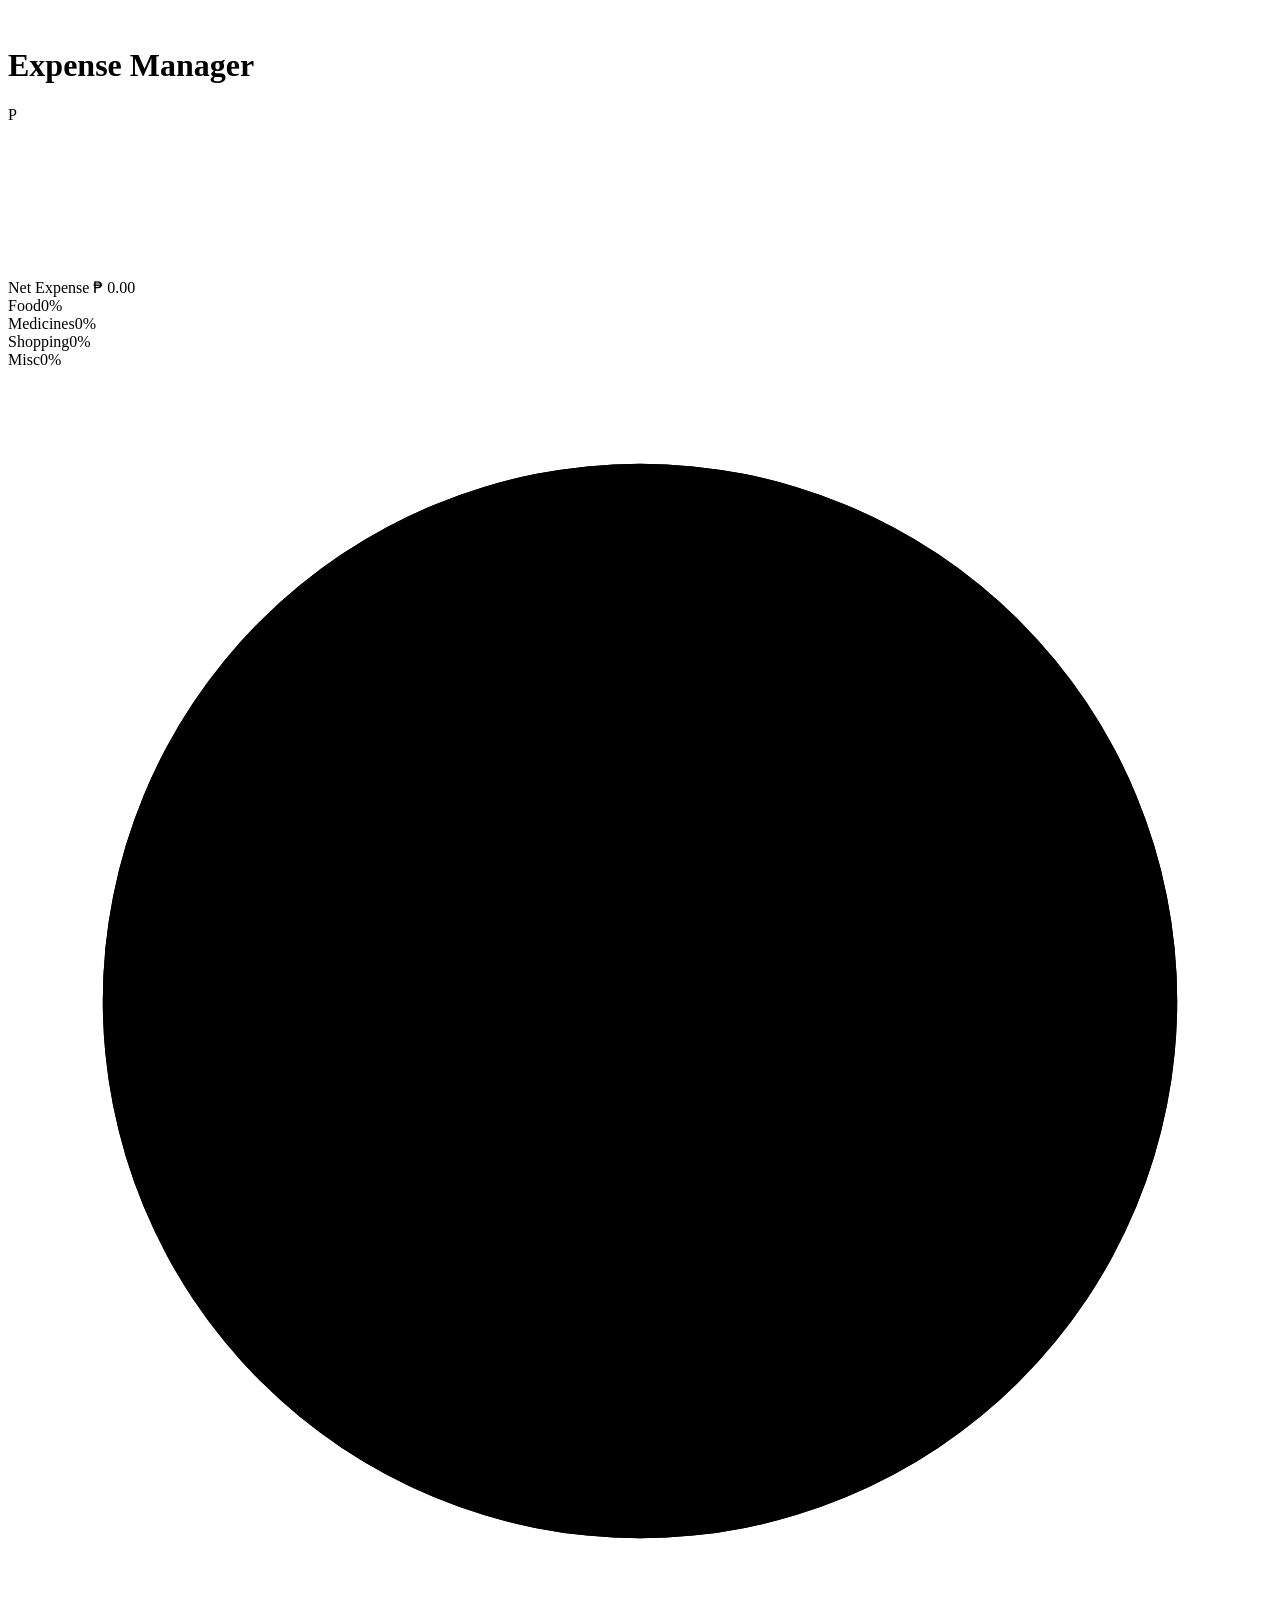
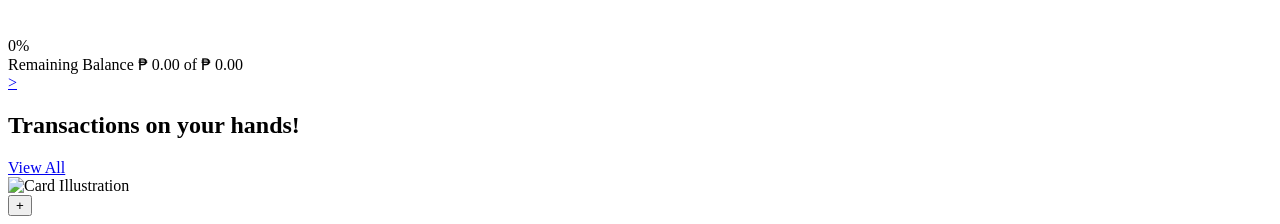
==== index.html @ 66303293 "Create index.html" ====
<!DOCTYPE html>
<html lang="en">
<head>
    <meta charset="UTF-8">
    <meta name="viewport" content="width=device-width, initial-scale=1.0">
    <title>Expense Manager</title>
    <link rel="stylesheet" href="style.css">
    <link href="https://fonts.googleapis.com/css2?family=Inter:wght@400;500;600;700&display=swap" rel="stylesheet">
    <script src="https://cdn.jsdelivr.net/npm/chart.js"></script>
</head>
<body>
    <div class="container" id="dashboard-page">
        <header class="header">
            <a href="#" class="back-arrow" style="visibility: hidden; opacity: 0;">&larr;</a>
            <h1>Expense Manager</h1>
            <div class="profile-icon">P</div>
        </header>

        <main class="main-content">
            <section class="card summary-card">
                <div class="chart-container">
                    <canvas id="expenseChart"></canvas>
                    <div class="net-expense-overlay">
                        <span class="label">Net Expense</span>
                        <span class="amount" id="netExpenseValue">₱ 0.00</span>
                    </div>
                </div>
                <div class="legend">
                    <div class="legend-item">
                        <span class="dot food"></span>
                        Food<span id="foodPct">0%</span>
                    </div>
                    <div class="legend-item">
                        <span class="dot medicines"></span>
                        Medicines<span id="medicinesPct">0%</span>
                    </div>
                    <div class="legend-item">
                        <span class="dot shopping"></span>
                        Shopping<span id="shoppingPct">0%</span>
                    </div>
                    <div class="legend-item">
                        <span class="dot misc"></span>
                        Misc<span id="miscPct">0%</span>
                    </div>
                </div>
            </section>

            <section class="card limit-card">
                <div class="limit-progress-wrapper">
                    <svg class="progress-circle" viewBox="0 0 80 80">
                        <circle class="progress-ring-track" r="34" cx="40" cy="40"></circle>
                        <circle class="progress-ring-progress" r="34" cx="40" cy="40"></circle>
                    </svg>
                    <span class="progress-text" id="remainingBalancePct">0%</span>
                </div>
                <div class="limit-details">
                    <span class="limit-title">Remaining Balance</span>
                    <span class="limit-amount" id="remainingBalanceAmount">₱ 0.00 of ₱ 0.00</span>
                </div>
                <a href="transactions.html" class="arrow-link">&gt;</a>
            </section>

            <section class="card transactions-promo-card">
                <div class="promo-text">
                    <h2>Transactions on your hands!</h2>
                    <a href="transactions.html" class="button">View All</a>
                </div>
                <img src="https://encrypted-tbn0.gstatic.com/images?q=tbn:ANd9GcQpj4q0I_0ueCPz6ofi7pE8JMqId_ZJr1bFP4aGIm0nRpDCVV-Sx52Z-pjW&s=10" alt="Card Illustration" class="card-illustration">
            </section>
        </main>
    </div>

    <button class="fab-button">+</button>

    <script src="script.js"></script>
</body>
</html>
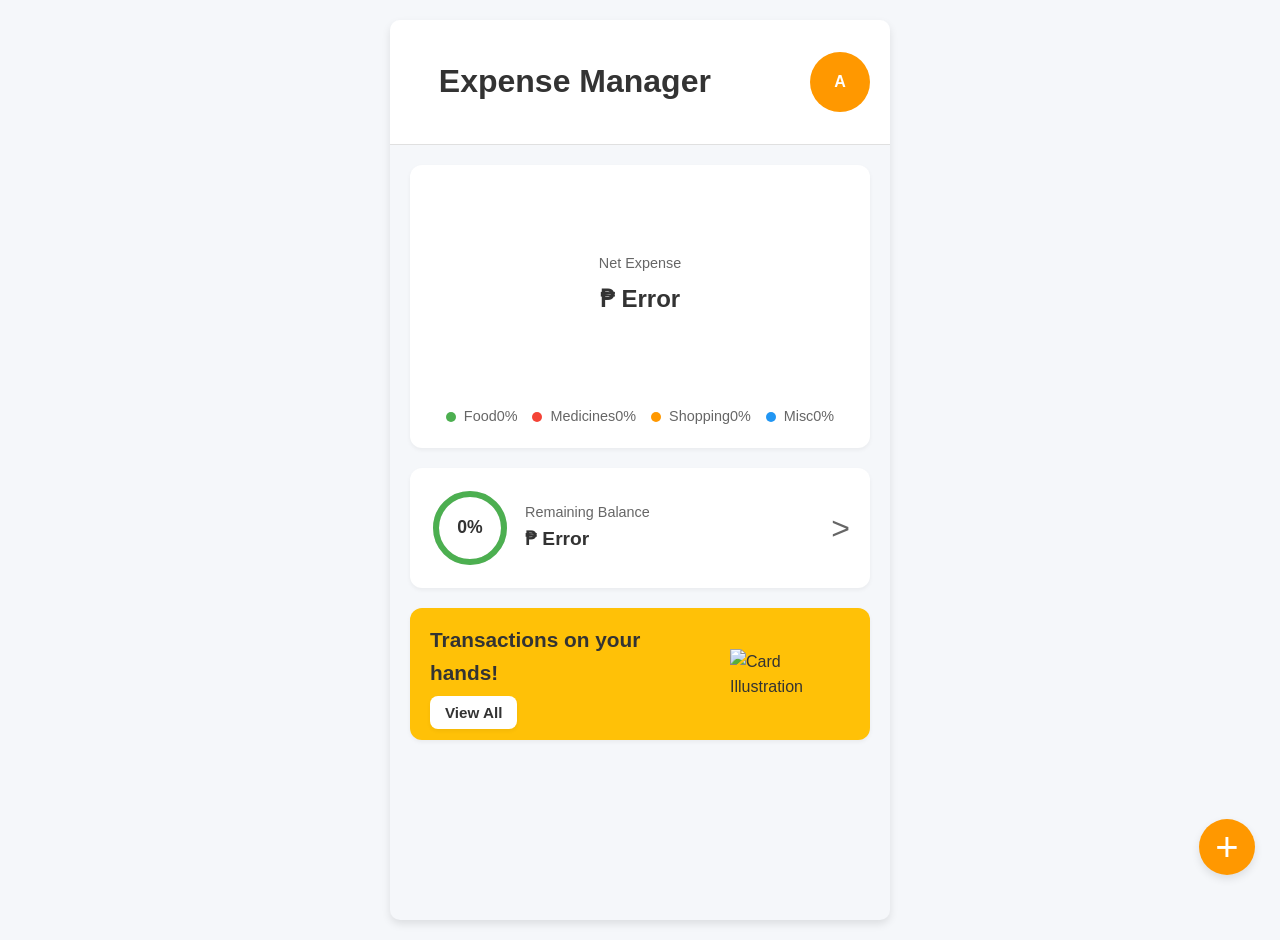
==== commit b8117e73: "Update index.html" ====
--- a/index.html
+++ b/index.html
@@ -13,7 +13,7 @@
         <header class="header">
             <a href="#" class="back-arrow" style="visibility: hidden; opacity: 0;">&larr;</a>
             <h1>Expense Manager</h1>
-            <div class="profile-icon">P</div>
+            <div class="profile-icon">A</div>
         </header>
 
         <main class="main-content">
--- a/style.css
+++ b/style.css
@@ -0,0 +1,576 @@
+/* General Styling */
+:root {
+    --primary-bg: #F5F7FA; /* Light gray background */
+    --card-bg: #FFFFFF; /* White card background */
+    --text-dark: #333333; /* Dark text for headings */
+    --text-light: #666666; /* Lighter text for details */
+    --border-color: #E0E0E0; /* Light gray border */
+    --shadow-sm: 0 2px 4px rgba(0, 0, 0, 0.05); /* Small shadow */
+    --shadow-md: 0 4px 8px rgba(0, 0, 0, 0.1); /* Medium shadow */
+
+    /* Accent Colors (for charts, buttons, etc.) */
+    --accent-green: #4CAF50; /* Green for gains/positive/Food */
+    --accent-red: #F44336; /* Red for expenses/negative/Medicines */
+    --accent-orange: #FF9800; /* Orange for warnings/shopping */
+    --accent-blue: #2196F3; /* Blue for miscellaneous/buttons */
+    --accent-purple: #9C27B0; /* New color for a category if needed */
+}
+
+body {
+    font-family: 'Inter', sans-serif;
+    margin: 0;
+    padding: 0;
+    background-color: var(--primary-bg);
+    color: var(--text-dark);
+    line-height: 1.6;
+    -webkit-font-smoothing: antialiased;
+    -moz-osx-font-smoothing: grayscale;
+}
+
+.container {
+    max-width: 500px;
+    margin: 0 auto;
+    background-color: var(--primary-bg);
+    min-height: 100vh;
+    box-shadow: var(--shadow-md);
+    overflow: hidden;
+}
+
+/* Header - Base styles for all headers */
+.header {
+    display: flex;
+    align-items: center;
+    padding: 15px 20px;
+    background-color: var(--card-bg);
+    border-bottom: 1px solid var(--border-color);
+    position: sticky;
+    top: 0;
+    z-index: 1000;
+}
+
+/* Specific to dashboard header */
+#dashboard-page .header {
+    justify-content: space-between; /* Space out title, back arrow, profile icon */
+}
+#dashboard-page .header h1 {
+    flex-grow: 1; /* Allow title to take available space */
+    text-align: left; /* Left-align the title */
+    margin-right: 0;
+    padding-left: 0;
+}
+#dashboard-page .header .back-arrow {
+    padding-right: 0; /* No extra padding for dashboard back arrow */
+}
+
+
+/* Specific to transactions.html header */
+#transactions-page .header {
+    justify-content: space-between; /* Simply justify content to space out arrow and date circle */
+}
+
+.back-arrow {
+    font-size: 1.8rem;
+    color: var(--text-dark);
+    text-decoration: none;
+    flex-shrink: 0; /* Prevent arrow from shrinking */
+}
+
+/* Updated profile-icon to also act as the date display */
+.profile-icon {
+    width: 56px; /* Make it slightly larger for the date or initial 'P' */
+    height: 56px;
+    border-radius: 50%;
+    background-color: var(--accent-orange);
+    color: white;
+    display: flex;
+    flex-direction: column; /* Stack month and day on transactions page, or center 'P' */
+    justify-content: center;
+    align-items: center;
+    font-weight: bold;
+    font-size: 1rem; /* Adjust font size for date or 'P' */
+    line-height: 1.2; /* Spacing for stacked text */
+    flex-shrink: 0;
+    padding: 2px; /* Small padding inside circle */
+}
+
+/* Styles specific to the date display within the profile-icon on transactions page */
+#transactions-page .profile-icon span:first-child { /* Month */
+    font-size: 0.8rem;
+    font-weight: normal;
+}
+#transactions-page .profile-icon span:last-child { /* Day */
+    font-size: 1.5rem;
+    font-weight: bold;
+}
+
+/* Main Content Area */
+.main-content {
+    padding: 20px;
+}
+
+/* Cards */
+.card {
+    background-color: var(--card-bg);
+    border-radius: 12px;
+    padding: 20px;
+    margin-bottom: 20px;
+    box-shadow: var(--shadow-sm);
+}
+
+/* Summary Card (Donut Chart) */
+.summary-card {
+    display: flex;
+    flex-direction: column;
+    align-items: center;
+}
+
+.chart-container {
+    position: relative;
+    width: 200px;
+    height: 200px;
+    margin-bottom: 20px;
+}
+
+#expenseChart {
+    width: 100% !important;
+    height: 100% !important;
+}
+
+.net-expense-overlay {
+    position: absolute;
+    top: 50%;
+    left: 50%;
+    transform: translate(-50%, -50%);
+    text-align: center;
+    pointer-events: none;
+}
+
+.net-expense-overlay .label {
+    display: block;
+    font-size: 0.9rem;
+    color: var(--text-light);
+    margin-bottom: 5px;
+}
+
+.net-expense-overlay .amount {
+    display: block;
+    font-size: 1.5rem;
+    font-weight: bold;
+    color: var(--text-dark);
+}
+
+.legend {
+    display: flex;
+    flex-wrap: wrap;
+    justify-content: center;
+    gap: 15px;
+    width: 100%;
+}
+
+.legend-item {
+    display: flex;
+    align-items: center;
+    font-size: 0.9rem;
+    color: var(--text-light);
+}
+
+.legend-item .dot {
+    width: 10px;
+    height: 10px;
+    border-radius: 50%;
+    margin-right: 8px;
+}
+
+/* Legend dot colors - MUST match Chart.js backgroundColors */
+.legend-item .dot.food { background-color: var(--accent-green); }
+.legend-item .dot.medicines { background-color: var(--accent-red); }
+.legend-item .dot.shopping { background-color: var(--accent-orange); }
+.legend-item .dot.misc { background-color: var(--accent-blue); }
+
+
+/* Limit Card (Remaining Balance) */
+.limit-card {
+    display: flex;
+    justify-content: space-between;
+    align-items: center;
+}
+
+.limit-progress-wrapper {
+    position: relative;
+    width: 80px; /* Explicit width */
+    height: 80px; /* Explicit height */
+    flex-shrink: 0;
+}
+
+.progress-circle {
+    width: 100%;
+    height: 100%;
+}
+
+.progress-ring-track {
+    stroke: var(--border-color);
+    fill: transparent;
+    stroke-width: 6;
+}
+
+.progress-ring-progress {
+    stroke: var(--accent-green);
+    fill: transparent;
+    stroke-width: 6;
+    transition: stroke-dashoffset 0.35s, stroke 0.35s;
+    transform: rotate(-90deg);
+    transform-origin: 50% 50%;
+}
+
+/* Refined progress text positioning */
+.progress-text {
+    position: absolute;
+    top: 50%;
+    left: 50%;
+    transform: translate(-50%, -50%);
+    font-size: 1.1rem; /* Adjust as needed */
+    font-weight: bold;
+    color: var(--text-dark);
+    pointer-events: none;
+    z-index: 1;
+    text-align: center;
+    line-height: 1.1; /* Slightly adjust line-height for better vertical centering */
+    /* Ensure no unwanted spacing from inherited properties */
+    margin: 0;
+    padding: 0;
+}
+
+
+.limit-details {
+    display: flex;
+    flex-direction: column;
+    flex-grow: 1;
+    margin-left: 15px;
+}
+
+.limit-title {
+    font-size: 0.9rem;
+    color: var(--text-light);
+}
+
+.limit-amount {
+    font-size: 1.2rem;
+    font-weight: bold;
+    color: var(--text-dark);
+}
+
+.arrow-link {
+    font-size: 2rem;
+    color: var(--text-light);
+    text-decoration: none;
+    padding-left: 10px;
+    flex-shrink: 0;
+}
+
+/* Transactions Promo Card */
+.transactions-promo-card {
+    background-color: #FFC107;
+    display: flex;
+    justify-content: space-between;
+    align-items: center;
+    color: var(--text-dark);
+    padding: 15px 20px;
+    min-height: 100px;
+    overflow: hidden; /* Ensure image doesn't overflow card */
+}
+
+.promo-text {
+    flex-basis: 60%; /* Adjust width for text */
+    padding-right: 10px; /* Space between text and image */
+}
+
+.promo-text h2 {
+    font-size: 1.3rem;
+    margin-top: 0;
+    margin-bottom: 10px;
+    font-weight: 600;
+}
+
+.promo-text .button {
+    background-color: var(--card-bg);
+    color: var(--text-dark);
+    padding: 8px 15px;
+    border-radius: 8px;
+    text-decoration: none;
+    font-weight: 600;
+    font-size: 0.95rem;
+    box-shadow: var(--shadow-sm);
+    transition: background-color 0.2s;
+}
+
+.promo-text .button:hover {
+    background-color: #f0f0f0;
+}
+
+.card-illustration {
+    width: 100px; /* Fixed width for the image */
+    height: auto; /* Maintain aspect ratio */
+    display: block; /* Remove extra space below image */
+    flex-basis: 40%; /* Adjust width for image */
+    max-width: 120px; /* A bit more flexible max-width */
+    object-fit: contain; /* Ensure image fits without cropping */
+}
+
+
+/* Transactions Page Styles (transactions.html) */
+.months-nav {
+    display: flex;
+    overflow-x: auto;
+    -webkit-overflow-scrolling: touch;
+    padding: 10px 20px;
+    gap: 10px;
+    background-color: var(--card-bg);
+    border-bottom: 1px solid var(--border-color);
+    white-space: nowrap;
+    justify-content: flex-start;
+    align-items: center;
+}
+
+.month-button {
+    background-color: var(--primary-bg);
+    border: 1px solid var(--border-color);
+    border-radius: 8px;
+    padding: 8px 15px;
+    font-size: 0.9rem;
+    color: var(--text-dark);
+    cursor: pointer;
+    transition: background-color 0.2s, border-color 0.2s;
+    flex-shrink: 0;
+}
+
+.month-button.active {
+    background-color: var(--accent-orange);
+    color: white;
+    border-color: var(--accent-orange);
+}
+
+.month-button:hover:not(.active) {
+    background-color: #E0E0E0;
+}
+
+.transactions-header-row {
+    display: flex;
+    justify-content: space-between;
+    align-items: center;
+    margin-top: 20px;
+    margin-bottom: 10px;
+    padding: 0 20px;
+}
+
+.transactions-header-row h2 {
+    font-size: 1.3rem;
+    margin: 0;
+    font-weight: 600;
+}
+
+.filter-button {
+    background-color: var(--primary-bg);
+    border: 1px solid var(--border-color);
+    border-radius: 8px;
+    padding: 8px 15px;
+    font-size: 0.9rem;
+    color: var(--text-dark);
+    cursor: pointer;
+    transition: background-color 0.2s;
+}
+
+.filter-button:hover {
+    background-color: #E0E0E0;
+}
+
+/* New Filter Options Container Styling */
+.filter-options-container {
+    background-color: var(--card-bg);
+    border-radius: 12px;
+    padding: 15px 20px; /* Adjusted padding */
+    margin: 0 20px 20px 20px; /* Matches card margin, creates separation */
+    box-shadow: var(--shadow-sm);
+    display: none; /* Hidden by default, shown by JS */
+    flex-direction: column; /* Stack dropdowns and buttons */
+    gap: 15px; /* Space between filter groups */
+}
+
+.filter-dropdown-group,
+.filter-date-group {
+    display: flex;
+    flex-direction: column; /* Stack label and input/select */
+    gap: 8px;
+}
+
+.filter-options-container label {
+    font-size: 0.9rem;
+    color: var(--text-dark);
+    font-weight: 500;
+}
+
+.filter-options-container select,
+.filter-options-container input[type="date"] {
+    width: 100%;
+    padding: 10px 12px;
+    border: 1px solid var(--border-color);
+    border-radius: 8px;
+    font-family: 'Inter', sans-serif;
+    font-size: 0.95rem;
+    color: var(--text-dark);
+    background-color: var(--primary-bg); /* Light background for input/select */
+    box-sizing: border-box; /* Include padding and border in the element's total width and height */
+    -webkit-appearance: none; /* Remove default styling for select */
+    -moz-appearance: none;
+    appearance: none;
+}
+
+.filter-options-container select {
+    background-image: url('data:image/svg+xml;utf8,<svg fill="%23333333" height="24" viewBox="0 0 24 24" width="24" xmlns="http://www.w3.org/2000/svg"><path d="M7 10l5 5 5-5z"/><path d="M0 0h24v24H0z" fill="none"/></svg>'); /* Custom dropdown arrow */
+    background-repeat: no-repeat;
+    background-position: right 10px center;
+    padding-right: 30px; /* Make space for the arrow */
+}
+
+
+.apply-filters-button,
+.clear-filters-button {
+    background-color: var(--accent-blue);
+    color: white;
+    padding: 10px 15px;
+    border: none;
+    border-radius: 8px;
+    font-size: 1rem;
+    font-weight: 600;
+    cursor: pointer;
+    transition: background-color 0.2s;
+    width: 100%; /* Make buttons full width */
+    margin-top: 5px; /* Small space between them */
+}
+
+.apply-filters-button:hover {
+    background-color: #1976D2; /* Darker blue on hover */
+}
+
+.clear-filters-button {
+    background-color: var(--text-light); /* Different color for clear */
+}
+
+.clear-filters-button:hover {
+    background-color: #555555;
+}
+
+
+/* Transactions List */
+.transactions-list {
+    margin-top: 10px;
+    padding: 0 20px;
+}
+
+.transaction-group {
+    margin-bottom: 25px;
+}
+
+.transaction-date-header {
+    font-size: 1rem;
+    font-weight: bold;
+    color: var(--text-dark);
+    margin-bottom: 15px;
+    padding-bottom: 5px;
+    border-bottom: 1px solid var(--border-color);
+}
+
+.transaction-item {
+    display: flex;
+    align-items: center;
+    background-color: var(--card-bg);
+    border-radius: 10px;
+    padding: 12px 15px;
+    margin-bottom: 10px;
+    box-shadow: var(--shadow-sm);
+}
+
+.transaction-category-icon {
+    width: 40px;
+    height: 40px;
+    border-radius: 50%;
+    display: flex;
+    justify-content: center;
+    align-items: center;
+    font-size: 1.3rem;
+    margin-right: 15px;
+    flex-shrink: 0;
+}
+
+/* Category icon background colors */
+.transaction-category-icon.category-gain { background-color: #E8F5E9; }
+.transaction-category-icon.category-food { background-color: #FFF3E0; }
+.transaction-category-icon.category-medicines { background-color: #FFEBEE; }
+.transaction-category-icon.category-shopping { background-color: #E3F2FD; }
+.transaction-category-icon.category-misc { background-color: #EDE7F6; }
+
+
+.transaction-details {
+    flex-grow: 1;
+    display: flex;
+    flex-direction: column;
+}
+
+.transaction-name {
+    font-size: 1rem;
+    font-weight: 500;
+    color: var(--text-dark);
+}
+
+.transaction-time {
+    font-size: 0.8rem;
+    color: var(--text-light);
+}
+
+.transaction-amount {
+    font-size: 1.1rem;
+    font-weight: bold;
+    margin-left: 15px;
+    flex-shrink: 0;
+}
+
+.transaction-amount.expense {
+    color: var(--accent-red);
+}
+
+.transaction-amount.gain {
+    color: var(--accent-green);
+}
+
+/* Floating Action Button */
+.fab-button {
+    position: fixed;
+    bottom: 25px;
+    right: 25px;
+    background-color: var(--accent-orange);
+    color: white;
+    width: 56px;
+    height: 56px;
+    border-radius: 50%;
+    border: none;
+    font-size: 2.5rem;
+    display: flex;
+    justify-content: center;
+    align-items: center;
+    cursor: pointer;
+    box-shadow: var(--shadow-md);
+    transition: background-color 0.2s, transform 0.2s;
+    z-index: 1000;
+}
+
+.fab-button:active {
+    transform: scale(0.95);
+}
+
+/* Responsive Adjustments (Optional, for wider screens if needed) */
+@media (min-width: 600px) {
+    .container {
+        border-radius: 10px;
+        margin-top: 20px;
+        margin-bottom: 20px;
+    }
+}
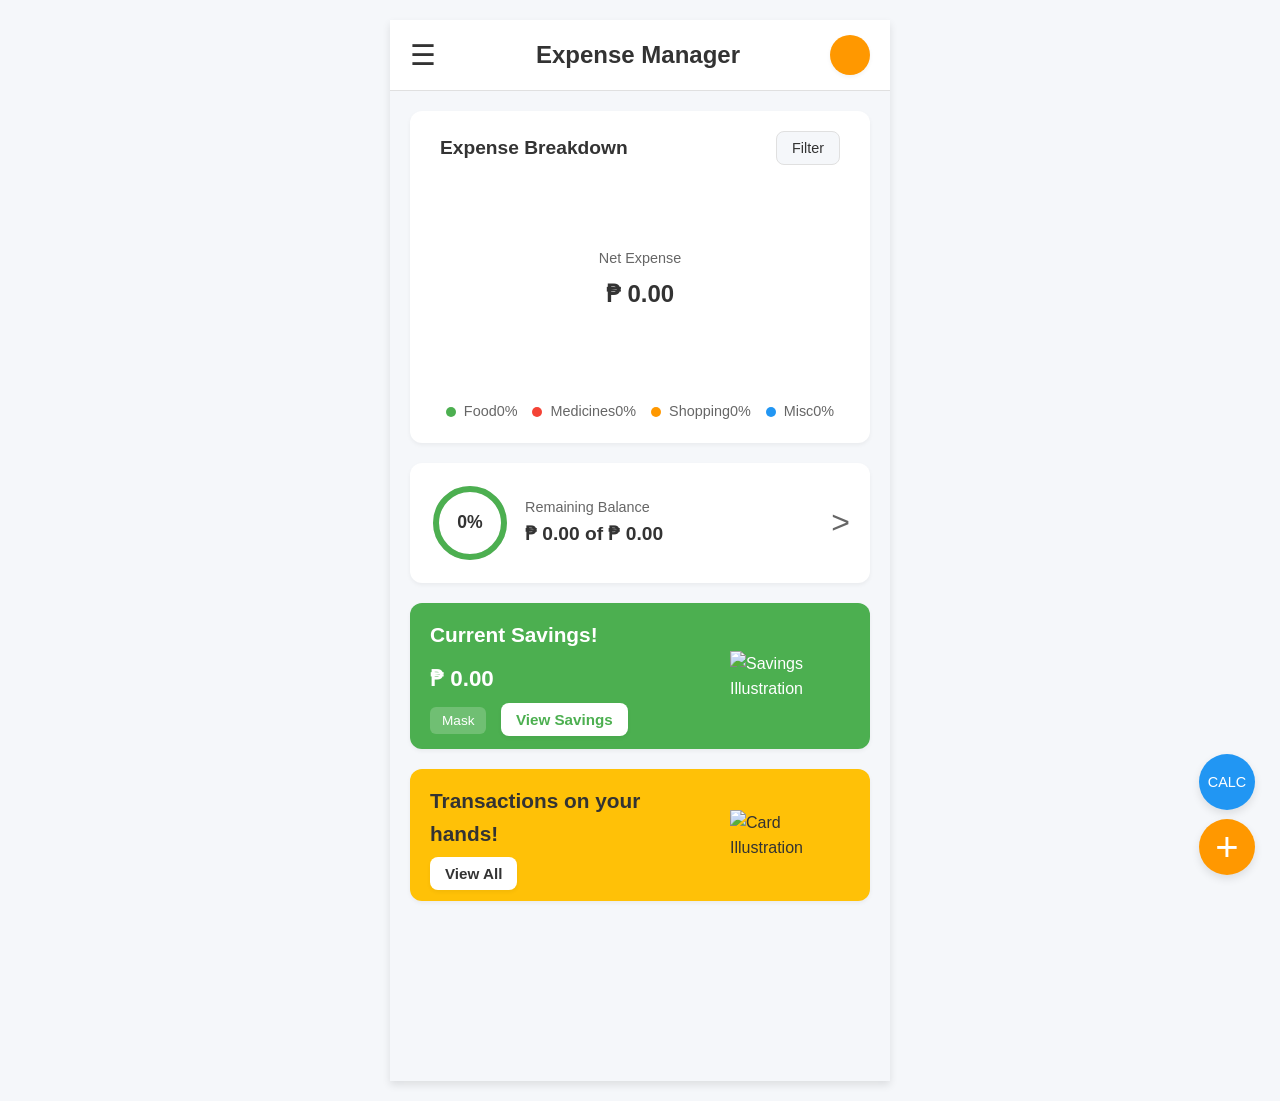
==== commit 16b97757: "Add files via upload" ====
--- a/index.html
+++ b/index.html
@@ -8,16 +8,31 @@
     <link href="https://fonts.googleapis.com/css2?family=Inter:wght@400;500;600;700&display=swap" rel="stylesheet">
     <script src="https://cdn.jsdelivr.net/npm/chart.js"></script>
 </head>
-<body>
+<body class="light-mode">
     <div class="container" id="dashboard-page">
         <header class="header">
-            <a href="#" class="back-arrow" style="visibility: hidden; opacity: 0;">&larr;</a>
-            <h1>Expense Manager</h1>
-            <div class="profile-icon">A</div>
+            <button class="menu-button" id="mainMenuButton">&#9776;</button> <h1>Expense Manager</h1>
+            <div class="header-right-icons">
+                <div class="profile-icon night-mode-toggle" id="nightModeToggle"></div>
+            </div>
         </header>
+
+        <div class="main-menu-sidebar" id="mainMenuSidebar">
+            <button class="close-sidebar-button" id="closeSidebarButton">&times;</button>
+            <h2>Menu</h2>
+            <ul>
+                <li><a href="index.html">Dashboard</a></li>
+                <li><a href="transactions.html">Transactions</a></li>
+                <li><a href="savings.html">Savings</a></li>
+            </ul>
+        </div>
 
         <main class="main-content">
             <section class="card summary-card">
+                <div class="chart-header">
+                    <h2>Expense Breakdown</h2>
+                    <button id="filterChartButton" class="filter-button">Filter</button>
+                </div>
                 <div class="chart-container">
                     <canvas id="expenseChart"></canvas>
                     <div class="net-expense-overlay">
@@ -60,6 +75,16 @@
                 <a href="transactions.html" class="arrow-link">&gt;</a>
             </section>
 
+            <section class="card savings-card">
+                <div class="promo-text">
+                    <h2>Current Savings!</h2>
+                    <span class="savings-amount" id="savingsAmount">₱ 0.00</span>
+                    <button class="mask-button" id="maskSavingsButton">Mask</button>
+                    <a href="savings.html" class="view-savings-button">View Savings</a>
+                </div>
+                <img src="https://cdn-icons-png.flaticon.com/512/1453/1453653.png" alt="Savings Illustration" class="card-illustration">
+            </section>
+
             <section class="card transactions-promo-card">
                 <div class="promo-text">
                     <h2>Transactions on your hands!</h2>
@@ -70,7 +95,80 @@
         </main>
     </div>
 
-    <button class="fab-button">+</button>
+    <button class="fab-button" id="addTransactionFab">+</button>
+    <button class="fab-button fab-calculator" id="openCalculatorFab">CALC</button>
+
+    <div class="filter-modal-overlay" id="filterModalOverlay">
+        <div class="filter-modal-card">
+            <div class="filter-modal-header">
+                <h3>Filter Expenses</h3>
+                <button class="close-filter-modal-button" id="closeFilterModalButton">&times;</button>
+            </div>
+            <div class="filter-modal-body">
+                <div class="filter-group">
+                    <label for="filterMonth">Month:</label>
+                    <select id="filterMonth">
+                        <option value="All">All Months</option>
+                        <option value="1">January</option>
+                        <option value="2">February</option>
+                        <option value="3">March</option>
+                        <option value="4">April</option>
+                        <option value="5">May</option>
+                        <option value="6">June</option>
+                        <option value="7">July</option>
+                        <option value="8">August</option>
+                        <option value="9">September</option>
+                        <option value="10">October</option>
+                        <option value="11">November</option>
+                        <option value="12">December</option>
+                    </select>
+                </div>
+                <div class="filter-group">
+                    <label for="filterYear">Year:</label>
+                    <select id="filterYear">
+                        <option value="All">All Years</option>
+                        </select>
+                </div>
+                <button id="applyChartFilter" class="apply-filter-button">Apply Filter</button>
+            </div>
+        </div>
+    </div>
+
+    <div class="calculator-overlay" id="calculatorOverlay">
+        <div class="calculator-card" id="calculatorCard">
+            <div class="calculator-header">
+                <h3>Calculator</h3>
+                <button class="close-calculator-button" id="closeCalculatorButton">&times;</button>
+            </div>
+            <div class="calculator-body">
+                <input type="text" class="calculator-display" id="calculatorDisplay" value="0" readonly>
+                <div class="calculator-buttons">
+                    <button class="calc-btn clear" data-action="clear">C</button>
+                    <button class="calc-btn backspace" data-action="backspace">←</button>
+                    <button class="calc-btn operator" data-action="divide">/</button>
+                    <button class="calc-btn operator" data-action="multiply">*</button>
+
+                    <button class="calc-btn digit">7</button>
+                    <button class="calc-btn digit">8</button>
+                    <button class="calc-btn digit">9</button>
+                    <button class="calc-btn operator" data-action="subtract">-</button>
+
+                    <button class="calc-btn digit">4</button>
+                    <button class="calc-btn digit">5</button>
+                    <button class="calc-btn digit">6</button>
+                    <button class="calc-btn operator" data-action="add">+</button>
+
+                    <button class="calc-btn digit">1</button>
+                    <button class="calc-btn digit">2</button>
+                    <button class="calc-btn digit">3</button>
+                    <button class="calc-btn equals" data-action="calculate">=</button>
+
+                    <button class="calc-btn digit zero">0</button>
+                    <button class="calc-btn decimal" data-action="decimal">.</button>
+                </div>
+            </div>
+        </div>
+    </div>
 
     <script src="script.js"></script>
 </body>
--- a/style.css
+++ b/style.css
@@ -16,6 +16,18 @@
     --accent-purple: #9C27B0; /* New color for a category if needed */
 }
 
+/* Dark Mode Variables */
+body.dark-mode {
+    --primary-bg: #2C2C2C; /* Darker background */
+    --card-bg: #3A3A3A; /* Darker card background */
+    --text-dark: #E0E0E0; /* Lighter text for headings */
+    --text-light: #AAAAAA; /* Lighter text for details */
+    --border-color: #555555; /* Darker border */
+    --shadow-sm: 0 2px 4px rgba(0, 0, 0, 0.3);
+    --shadow-md: 0 4px 8px rgba(0, 0, 0, 0.4);
+    color: var(--text-dark);
+}
+
 body {
     font-family: 'Inter', sans-serif;
     margin: 0;
@@ -25,6 +37,7 @@
     line-height: 1.6;
     -webkit-font-smoothing: antialiased;
     -moz-osx-font-smoothing: grayscale;
+    transition: background-color 0.3s ease, color 0.3s ease; /* Smooth transition for dark mode */
 }
 
 .container {
@@ -34,6 +47,8 @@
     min-height: 100vh;
     box-shadow: var(--shadow-md);
     overflow: hidden;
+    position: relative; /* Needed for calculator overlay positioning */
+    transition: background-color 0.3s ease, box-shadow 0.3s ease;
 }
 
 /* Header - Base styles for all headers */
@@ -46,66 +61,128 @@
     position: sticky;
     top: 0;
     z-index: 1000;
-}
-
-/* Specific to dashboard header */
-#dashboard-page .header {
-    justify-content: space-between; /* Space out title, back arrow, profile icon */
-}
-#dashboard-page .header h1 {
+    transition: background-color 0.3s ease, border-color 0.3s ease;
+}
+
+.header h1 {
     flex-grow: 1; /* Allow title to take available space */
-    text-align: left; /* Left-align the title */
-    margin-right: 0;
-    padding-left: 0;
-}
-#dashboard-page .header .back-arrow {
-    padding-right: 0; /* No extra padding for dashboard back arrow */
-}
-
-
-/* Specific to transactions.html header */
-#transactions-page .header {
-    justify-content: space-between; /* Simply justify content to space out arrow and date circle */
-}
-
-.back-arrow {
+    text-align: center; /* Center the title */
+    margin: 0; /* Remove default margin */
+    font-size: 1.5rem;
+}
+
+.header-right-icons {
+    display: flex;
+    align-items: center;
+    gap: 10px; /* Space between icons if more are added */
+}
+
+.menu-button {
+    background: none;
+    border: none;
     font-size: 1.8rem;
     color: var(--text-dark);
-    text-decoration: none;
-    flex-shrink: 0; /* Prevent arrow from shrinking */
-}
-
-/* Updated profile-icon to also act as the date display */
+    cursor: pointer;
+    padding: 0 10px 0 0;
+    flex-shrink: 0;
+    transition: color 0.3s ease;
+}
+
+/* Updated profile-icon to also act as the date display and night mode toggle */
 .profile-icon {
-    width: 56px; /* Make it slightly larger for the date or initial 'P' */
-    height: 56px;
+    width: 40px; /* Smaller for just 'P' or a simple icon */
+    height: 40px;
     border-radius: 50%;
     background-color: var(--accent-orange);
     color: white;
     display: flex;
-    flex-direction: column; /* Stack month and day on transactions page, or center 'P' */
     justify-content: center;
     align-items: center;
     font-weight: bold;
-    font-size: 1rem; /* Adjust font size for date or 'P' */
-    line-height: 1.2; /* Spacing for stacked text */
+    font-size: 1.2rem;
+    cursor: pointer;
     flex-shrink: 0;
-    padding: 2px; /* Small padding inside circle */
-}
-
-/* Styles specific to the date display within the profile-icon on transactions page */
-#transactions-page .profile-icon span:first-child { /* Month */
-    font-size: 0.8rem;
-    font-weight: normal;
-}
-#transactions-page .profile-icon span:last-child { /* Day */
-    font-size: 1.5rem;
-    font-weight: bold;
-}
+    box-shadow: var(--shadow-sm);
+    transition: background-color 0.3s ease, transform 0.2s ease;
+}
+
+.profile-icon:active {
+    transform: scale(0.95);
+}
+
+/* Hamburger Menu Sidebar */
+.main-menu-sidebar {
+    position: fixed;
+    top: 0;
+    left: -280px; /* Hidden by default */
+    width: 260px;
+    height: 100%;
+    background-color: var(--card-bg);
+    box-shadow: var(--shadow-md);
+    z-index: 1500;
+    transition: left 0.3s ease-in-out;
+    padding: 20px;
+    box-sizing: border-box;
+    display: flex;
+    flex-direction: column;
+}
+
+.main-menu-sidebar.open {
+    left: 0;
+}
+
+.main-menu-sidebar .close-sidebar-button {
+    background: none;
+    border: none;
+    font-size: 2rem;
+    color: var(--text-light);
+    position: absolute;
+    top: 10px;
+    right: 15px;
+    cursor: pointer;
+    transition: color 0.3s ease;
+}
+
+.main-menu-sidebar h2 {
+    color: var(--text-dark);
+    margin-top: 0;
+    margin-bottom: 25px;
+    font-size: 1.8rem;
+    border-bottom: 1px solid var(--border-color);
+    padding-bottom: 15px;
+    text-align: center;
+}
+
+.main-menu-sidebar ul {
+    list-style: none;
+    padding: 0;
+    margin: 0;
+}
+
+.main-menu-sidebar ul li {
+    margin-bottom: 15px;
+}
+
+.main-menu-sidebar ul li a {
+    text-decoration: none;
+    color: var(--text-dark);
+    font-size: 1.1rem;
+    display: block;
+    padding: 10px 0;
+    border-radius: 8px;
+    transition: background-color 0.2s, color 0.2s;
+}
+
+.main-menu-sidebar ul li a:hover {
+    background-color: var(--primary-bg);
+    color: var(--accent-blue);
+}
+
 
 /* Main Content Area */
 .main-content {
     padding: 20px;
+    padding-bottom: 160px; /* Space for two FABs + calculator FAB */
 }
 
 /* Cards */
@@ -115,6 +192,7 @@
     padding: 20px;
     margin-bottom: 20px;
     box-shadow: var(--shadow-sm);
+    transition: background-color 0.3s ease, box-shadow 0.3s ease;
 }
 
 /* Summary Card (Donut Chart) */
@@ -123,6 +201,46 @@
     flex-direction: column;
     align-items: center;
 }
+
+.chart-header {
+    display: flex;
+    justify-content: space-between;
+    align-items: center;
+    width: 100%;
+    margin-bottom: 15px;
+    padding: 0 10px; /* Adjust as needed */
+    box-sizing: border-box;
+}
+
+.chart-header h2 {
+    font-size: 1.2rem;
+    color: var(--text-dark);
+    margin: 0;
+}
+
+.filter-button {
+    background-color: var(--primary-bg);
+    border: 1px solid var(--border-color);
+    border-radius: 8px;
+    padding: 8px 15px;
+    font-size: 0.9rem;
+    color: var(--text-dark);
+    cursor: pointer;
+    transition: background-color 0.2s, color 0.2s, border-color 0.2s;
+}
+
+.filter-button:hover {
+    background-color: #E0E0E0;
+}
+body.dark-mode .filter-button {
+    background-color: var(--card-bg);
+    border-color: var(--border-color);
+    color: var(--text-dark);
+}
+body.dark-mode .filter-button:hover {
+    background-color: #444444;
+}
+
 
 .chart-container {
     position: relative;
@@ -211,6 +329,7 @@
     stroke: var(--border-color);
     fill: transparent;
     stroke-width: 6;
+    transition: stroke 0.3s ease;
 }
 
 .progress-ring-progress {
@@ -267,6 +386,83 @@
     flex-shrink: 0;
 }
 
+/* Savings Card (similar to transactions promo card) */
+.savings-card {
+    background-color: var(--accent-green); /* Green background for savings */
+    display: flex;
+    justify-content: space-between;
+    align-items: center;
+    color: white; /* White text for contrast */
+    padding: 15px 20px;
+    min-height: 100px;
+    overflow: hidden;
+}
+
+.savings-card .promo-text {
+    flex-basis: 60%;
+    padding-right: 10px;
+    color: inherit; /* Inherit color from parent */
+}
+
+.savings-card .promo-text h2 {
+    font-size: 1.3rem;
+    margin-top: 0;
+    margin-bottom: 10px;
+    font-weight: 600;
+    color: inherit;
+}
+
+.savings-card .savings-amount {
+    display: block;
+    font-size: 1.4rem;
+    font-weight: bold;
+    margin-bottom: 10px;
+}
+
+.savings-card .mask-button {
+    background-color: rgba(255, 255, 255, 0.2); /* Slightly transparent white */
+    color: white;
+    border: none;
+    padding: 6px 12px;
+    border-radius: 6px;
+    font-weight: 500;
+    font-size: 0.85rem;
+    cursor: pointer;
+    margin-right: 10px;
+    transition: background-color 0.2s;
+}
+
+.savings-card .mask-button:hover {
+    background-color: rgba(255, 255, 255, 0.3);
+}
+
+.savings-card .view-savings-button {
+    background-color: var(--card-bg); /* White background for button */
+    color: var(--accent-green); /* Green text */
+    padding: 8px 15px;
+    border-radius: 8px;
+    text-decoration: none;
+    font-weight: 600;
+    font-size: 0.95rem;
+    box-shadow: var(--shadow-sm);
+    transition: background-color 0.2s, color 0.2s;
+}
+
+.savings-card .view-savings-button:hover {
+    background-color: #f0f0f0;
+    color: var(--accent-green);
+}
+
+.savings-card .card-illustration {
+    width: 100px;
+    height: auto;
+    display: block;
+    flex-basis: 40%;
+    max-width: 120px;
+    object-fit: contain;
+}
+
+
 /* Transactions Promo Card */
 .transactions-promo-card {
     background-color: #FFC107;
@@ -327,9 +523,22 @@
     background-color: var(--card-bg);
     border-bottom: 1px solid var(--border-color);
     white-space: nowrap;
-    justify-content: flex-start;
-    align-items: center;
-}
+    /* justify-content: flex-start; */ /* Default, or use space-between if few items */
+    align-items: center;
+    transition: background-color 0.3s ease, border-color 0.3s ease;
+}
+/* Scrollbar styling for .months-nav (optional, for browsers that support it) */
+.months-nav::-webkit-scrollbar {
+    height: 6px;
+}
+.months-nav::-webkit-scrollbar-thumb {
+    background-color: var(--border-color);
+    border-radius: 10px;
+}
+body.dark-mode .months-nav::-webkit-scrollbar-thumb {
+    background-color: #555;
+}
+
 
 .month-button {
     background-color: var(--primary-bg);
@@ -339,8 +548,8 @@
     font-size: 0.9rem;
     color: var(--text-dark);
     cursor: pointer;
-    transition: background-color 0.2s, border-color 0.2s;
-    flex-shrink: 0;
+    transition: background-color 0.2s, border-color 0.2s, color 0.2s;
+    flex-shrink: 0; /* Prevent buttons from shrinking too much */
 }
 
 .month-button.active {
@@ -352,6 +561,9 @@
 .month-button:hover:not(.active) {
     background-color: #E0E0E0;
 }
+body.dark-mode .month-button:hover:not(.active) {
+    background-color: #444444;
+}
 
 .transactions-header-row {
     display: flex;
@@ -359,7 +571,7 @@
     align-items: center;
     margin-top: 20px;
     margin-bottom: 10px;
-    padding: 0 20px;
+    padding: 0 20px; /* Ensure consistent padding with lists */
 }
 
 .transactions-header-row h2 {
@@ -376,11 +588,14 @@
     font-size: 0.9rem;
     color: var(--text-dark);
     cursor: pointer;
-    transition: background-color 0.2s;
+    transition: background-color 0.2s, color 0.2s, border-color 0.2s;
 }
 
 .filter-button:hover {
     background-color: #E0E0E0;
+}
+body.dark-mode .filter-button:hover {
+    background-color: #444444;
 }
 
 /* New Filter Options Container Styling */
@@ -388,11 +603,12 @@
     background-color: var(--card-bg);
     border-radius: 12px;
     padding: 15px 20px; /* Adjusted padding */
-    margin: 0 20px 20px 20px; /* Matches card margin, creates separation */
+    margin: 0 20px 20px 20px; /* Creates separation */
     box-shadow: var(--shadow-sm);
     display: none; /* Hidden by default, shown by JS */
     flex-direction: column; /* Stack dropdowns and buttons */
     gap: 15px; /* Space between filter groups */
+    transition: background-color 0.3s ease, box-shadow 0.3s ease;
 }
 
 .filter-dropdown-group,
@@ -422,6 +638,7 @@
     -webkit-appearance: none; /* Remove default styling for select */
     -moz-appearance: none;
     appearance: none;
+    transition: background-color 0.3s ease, color 0.3s ease, border-color 0.3s ease;
 }
 
 .filter-options-container select {
@@ -429,6 +646,9 @@
     background-repeat: no-repeat;
     background-position: right 10px center;
     padding-right: 30px; /* Make space for the arrow */
+}
+body.dark-mode .filter-options-container select {
+    background-image: url('data:image/svg+xml;utf8,<svg fill="%23E0E0E0" height="24" viewBox="0 0 24 24" width="24" xmlns="http://www.w3.org/2000/svg"><path d="M7 10l5 5 5-5z"/><path d="M0 0h24v24H0z" fill="none"/></svg>'); /* White arrow for dark mode */
 }
 
 
@@ -461,10 +681,15 @@
 
 
 /* Transactions List */
-.transactions-list {
+.transactions-list { /* This class is now used by both transactions and savings page lists */
     margin-top: 10px;
-    padding: 0 20px;
-}
+    padding: 0 20px; /* Padding for the content within the list container */
+}
+/* Ensure transactions list has some bottom margin if pagination is present */
+.transactions-list:has(+ .pagination-controls) {
+    margin-bottom: 0; /* Remove bottom margin if pagination follows directly */
+}
+
 
 .transaction-group {
     margin-bottom: 25px;
@@ -477,6 +702,7 @@
     margin-bottom: 15px;
     padding-bottom: 5px;
     border-bottom: 1px solid var(--border-color);
+    transition: color 0.3s ease, border-color 0.3s ease;
 }
 
 .transaction-item {
@@ -487,6 +713,7 @@
     padding: 12px 15px;
     margin-bottom: 10px;
     box-shadow: var(--shadow-sm);
+    transition: background-color 0.3s ease, box-shadow 0.3s ease;
 }
 
 .transaction-category-icon {
@@ -502,11 +729,18 @@
 }
 
 /* Category icon background colors */
-.transaction-category-icon.category-gain { background-color: #E8F5E9; }
-.transaction-category-icon.category-food { background-color: #FFF3E0; }
-.transaction-category-icon.category-medicines { background-color: #FFEBEE; }
-.transaction-category-icon.category-shopping { background-color: #E3F2FD; }
-.transaction-category-icon.category-misc { background-color: #EDE7F6; }
+.transaction-category-icon.category-gain { background-color: #E8F5E9; color: #388E3C; } /* Added text color for light mode */
+.transaction-category-icon.category-food { background-color: #FFF3E0; color: #FFA000; }
+.transaction-category-icon.category-medicines { background-color: #FFEBEE; color: #D32F2F; }
+.transaction-category-icon.category-shopping { background-color: #E3F2FD; color: #1976D2; }
+.transaction-category-icon.category-misc { background-color: #EDE7F6; color: #512DA8; } /* Changed default misc color slightly */
+
+/* Dark mode adjustments for icons */
+body.dark-mode .transaction-category-icon.category-gain { background-color: #388E3C; color: #C8E6C9; } /* Lighter green text for dark bg */
+body.dark-mode .transaction-category-icon.category-food { background-color: #FFA000; color: #FFECB3; }
+body.dark-mode .transaction-category-icon.category-medicines { background-color: #D32F2F; color: #FFCDD2; }
+body.dark-mode .transaction-category-icon.category-shopping { background-color: #1976D2; color: #BBDEFB; }
+body.dark-mode .transaction-category-icon.category-misc { background-color: #512DA8; color: #D1C4E9; }
 
 
 .transaction-details {
@@ -541,7 +775,41 @@
     color: var(--accent-green);
 }
 
-/* Floating Action Button */
+/* Savings Page Specific Styles */
+#savings-page .main-content {
+    padding-top: 0; /* Remove top padding for savings page */
+}
+
+.savings-detail-card { /* This is the top card on savings page */
+    text-align: center;
+    padding: 25px;
+    background-color: var(--accent-blue); /* Changed from accent-blue to a distinct color or keep as is */
+    color: white;
+    box-shadow: var(--shadow-md);
+    margin-bottom: 25px; /* Keep margin, or adjust if list is directly below */
+}
+
+.savings-detail-card h2 {
+    margin-top: 0;
+    font-size: 1.6rem;
+    font-weight: 700;
+}
+
+.savings-detail-card p {
+    font-size: 1.1rem;
+    margin-bottom: 8px;
+}
+
+.savings-detail-card #totalSavingsAmount { /* Removed goal and progressPct styling */
+    font-weight: bold;
+    font-size: 1.2rem;
+}
+
+/* Removed .progress-bar-container, .progress-bar, #editSavingsGoal styles as elements are removed */
+/* Removed .recent-savings-contributions and .contribution-item styles as elements are removed */
+
+
+/* Floating Action Buttons */
 .fab-button {
     position: fixed;
     bottom: 25px;
@@ -552,7 +820,7 @@
     height: 56px;
     border-radius: 50%;
     border: none;
-    font-size: 2.5rem;
+    font-size: 2.5rem; /* For '+' icon */
     display: flex;
     justify-content: center;
     align-items: center;
@@ -566,11 +834,380 @@
     transform: scale(0.95);
 }
 
+/* .fab-button#addTransactionFab { } */ /* Default position, no specific style needed if it's the base */
+
+.fab-button.fab-calculator {
+    bottom: 90px; /* Position above the add transaction button */
+    font-size: 0.9rem; /* Smaller font for "CALC" */
+    /* padding-top: 2px; */ /* Slight adjustment for text centering, may not be needed with flex align */
+    background-color: var(--accent-blue); /* Different color for calculator */
+    line-height: 1; /* Helps center short text like CALC */
+}
+
+/* Calculator Pop-up Styling */
+.calculator-overlay {
+    position: fixed;
+    top: 0;
+    left: 0;
+    width: 100%;
+    height: 100%;
+    background-color: rgba(0, 0, 0, 0.5); /* Dimmed background */
+    display: flex;
+    justify-content: center;
+    align-items: center;
+    z-index: 2000; /* Above all other content */
+    opacity: 0;
+    visibility: hidden;
+    transition: opacity 0.3s ease, visibility 0s 0.3s; /* Delay visibility transition */
+}
+
+.calculator-overlay.active {
+    opacity: 1;
+    visibility: visible;
+    transition: opacity 0.3s ease, visibility 0s 0s;
+}
+
+.calculator-card {
+    background-color: var(--card-bg);
+    border-radius: 12px;
+    box-shadow: var(--shadow-md);
+    width: 90%; /* Max width for mobile */
+    max-width: 320px; /* Fixed width for calculator */
+    padding: 15px;
+    display: flex;
+    flex-direction: column;
+    transform: translateY(20px) scale(0.95); /* Start slightly below center and smaller */
+    transition: transform 0.3s ease, opacity 0.3s ease, background-color 0.3s ease, box-shadow 0.3s ease;
+    opacity: 0; /* Start hidden for transform transition */
+}
+
+.calculator-overlay.active .calculator-card {
+    transform: translateY(0) scale(1); /* Animate to center and full size */
+    opacity: 1;
+}
+
+.calculator-header {
+    display: flex;
+    justify-content: space-between;
+    align-items: center;
+    margin-bottom: 15px;
+    padding-bottom: 10px;
+    border-bottom: 1px solid var(--border-color);
+    transition: border-color 0.3s ease;
+}
+
+.calculator-header h3 {
+    margin: 0;
+    font-size: 1.2rem;
+    color: var(--text-dark);
+}
+
+.close-calculator-button {
+    background: none;
+    border: none;
+    font-size: 1.8rem;
+    color: var(--text-light);
+    cursor: pointer;
+    line-height: 1;
+    padding: 0 5px;
+    transition: color 0.3s ease;
+}
+
+.calculator-display {
+    width: 100%;
+    background-color: var(--primary-bg);
+    border: 1px solid var(--border-color);
+    border-radius: 8px;
+    padding: 15px;
+    font-size: 2em;
+    text-align: right;
+    margin-bottom: 15px;
+    box-sizing: border-box;
+    color: var(--text-dark);
+    font-weight: 500;
+    transition: background-color 0.3s ease, color 0.3s ease, border-color 0.3s ease;
+    overflow-x: auto; /* Allow horizontal scrolling for long numbers */
+    white-space: nowrap; /* Prevent line breaks */
+}
+
+.calculator-buttons {
+    display: grid;
+    grid-template-columns: repeat(4, 1fr);
+    gap: 10px;
+}
+
+.calc-btn {
+    background-color: var(--primary-bg);
+    border: 1px solid var(--border-color);
+    border-radius: 8px;
+    padding: 15px 0; /* Vertical padding, horizontal comes from grid gap mostly */
+    font-size: 1.2em;
+    font-weight: 600;
+    color: var(--text-dark);
+    cursor: pointer;
+    transition: background-color 0.1s ease, transform 0.1s ease, color 0.1s ease, border-color 0.1s ease;
+    display: flex; /* For better content centering if needed */
+    justify-content: center;
+    align-items: center;
+    min-height: 50px; /* Ensure buttons have a decent touch target height */
+}
+
+.calc-btn:active {
+    transform: scale(0.95);
+}
+
+.calc-btn.clear { /* Specificity for clear button */
+    background-color: var(--accent-red) !important; /* Use important if overrides are needed */
+    color: white !important;
+    border-color: var(--accent-red) !important;
+}
+body.dark-mode .calc-btn.clear {
+    background-color: var(--accent-red) !important;
+    border-color: var(--accent-red) !important;
+}
+
+
+.calc-btn.operator { /* Specificity for operator buttons */
+    background-color: var(--accent-blue) !important;
+    color: white !important;
+    border-color: var(--accent-blue) !important;
+}
+body.dark-mode .calc-btn.operator {
+    background-color: var(--accent-blue) !important;
+    border-color: var(--accent-blue) !important;
+}
+
+.calc-btn.equals { /* Specificity for equals button */
+    background-color: var(--accent-orange) !important;
+    color: white !important;
+    border-color: var(--accent-orange) !important;
+    grid-column: span 2; /* Make equals button span two columns */
+}
+body.dark-mode .calc-btn.equals {
+    background-color: var(--accent-orange) !important;
+    border-color: var(--accent-orange) !important;
+}
+
+
+.calc-btn.digit.zero {
+    grid-column: span 2; /* Make zero button span two columns */
+}
+
+.calc-btn:hover:not(:active) { /* General hover, excluding active state */
+    filter: brightness(0.95);
+}
+
+/* Default digit/decimal button styles for dark mode, if not an operator/clear/equals */
+body.dark-mode .calc-btn:not(.clear):not(.operator):not(.equals) {
+    background-color: #4A4A4A; /* Darker background for digits */
+    color: var(--text-dark); /* Light text on dark button */
+    border-color: #666666;
+}
+body.dark-mode .calc-btn:not(.clear):not(.operator):not(.equals):hover:not(:active) {
+    background-color: #5A5A5A; /* Slightly lighter hover for dark mode digits */
+}
+
+
 /* Responsive Adjustments (Optional, for wider screens if needed) */
 @media (min-width: 600px) {
     .container {
-        border-radius: 10px;
+        /* border-radius: 10px; */ /* Keep it edge-to-edge on mobile, but maybe round on desktop */
         margin-top: 20px;
         margin-bottom: 20px;
     }
-}
+    .main-menu-sidebar { /* Allow sidebar to be permanently visible on wider screens if desired */
+        /* left: 0; transform: translateX(0); box-shadow: none; border-right: 1px solid var(--border-color); */
+    }
+    /* Adjust .main-content padding-left if sidebar is permanent */
+}
+
+/* Pagination Controls Styling - Appended Section */
+.pagination-controls {
+    display: flex;
+    justify-content: center;
+    align-items: center;
+    flex-wrap: wrap; /* Allow buttons to wrap on smaller screens */
+    padding: 20px 0; /* Increased padding for better spacing */
+    gap: 8px; /* Space between buttons */
+    margin-bottom: 10px; /* Space below pagination */
+}
+
+.pagination-controls button {
+    background-color: var(--primary-bg);
+    border: 1px solid var(--border-color);
+    color: var(--text-dark);
+    padding: 8px 12px;
+    /* margin: 0 3px; */ /* Replaced by gap */
+    border-radius: 6px;
+    cursor: pointer;
+    transition: background-color 0.2s, color 0.2s, border-color 0.2s;
+    font-size: 0.9rem;
+}
+
+.pagination-controls button:hover:not(:disabled) {
+    background-color: #E0E0E0; /* Lighter hover for light mode */
+    border-color: #cccccc;
+}
+body.dark-mode .pagination-controls button { /* Ensure pagination buttons also adapt to dark mode */
+    background-color: var(--card-bg); /* Use card-bg for buttons in dark mode */
+    border-color: var(--border-color);
+    color: var(--text-dark); /* This should be light text in dark mode */
+}
+
+body.dark-mode .pagination-controls button:hover:not(:disabled) {
+    background-color: #4f4f4f; /* Darker hover for dark mode */
+    border-color: #666666;
+}
+
+.pagination-controls button:disabled {
+    color: var(--text-light);
+    cursor: not-allowed;
+    opacity: 0.6;
+}
+
+.pagination-controls button.active {
+    background-color: var(--accent-orange);
+    color: white;
+    border-color: var(--accent-orange);
+    font-weight: bold;
+}
+
+/* Style for ellipsis in pagination */
+.pagination-controls span { /* This targets the span used for "..." */
+    padding: 8px 12px; /* Match button padding */
+    color: var(--text-light);
+    font-size: 0.9rem; /* Match button font size */
+    line-height: normal; /* Adjust if needed to align with buttons */
+    display: inline-flex; /* To align with buttons */
+    align-items: center; /* To align with buttons */
+}
+
+/* Filter Modal Pop-up Styles */
+.filter-modal-overlay {
+    position: fixed;
+    top: 0;
+    left: 0;
+    width: 100%;
+    height: 100%;
+    background-color: rgba(0, 0, 0, 0.5); /* Dimmed background */
+    display: flex;
+    justify-content: center;
+    align-items: center;
+    z-index: 2000; /* Above all other content */
+    opacity: 0;
+    visibility: hidden;
+    transition: opacity 0.3s ease, visibility 0s 0.3s; /* Delay visibility transition */
+}
+
+.filter-modal-overlay.active {
+    opacity: 1;
+    visibility: visible;
+    transition: opacity 0.3s ease, visibility 0s 0s;
+}
+
+.filter-modal-card {
+    background-color: var(--card-bg);
+    border-radius: 12px;
+    box-shadow: var(--shadow-md);
+    width: 90%; /* Max width for mobile */
+    max-width: 320px; /* Fixed width for the modal */
+    padding: 20px;
+    display: flex;
+    flex-direction: column;
+    transform: translateY(20px) scale(0.95); /* Start slightly below center and smaller */
+    transition: transform 0.3s ease, opacity 0.3s ease, background-color 0.3s ease, box-shadow 0.3s ease;
+    opacity: 0; /* Start hidden for transform transition */
+}
+
+.filter-modal-overlay.active .filter-modal-card {
+    transform: translateY(0) scale(1); /* Animate to center and full size */
+    opacity: 1;
+}
+
+.filter-modal-header {
+    display: flex;
+    justify-content: space-between;
+    align-items: center;
+    margin-bottom: 20px;
+    padding-bottom: 10px;
+    border-bottom: 1px solid var(--border-color);
+    transition: border-color 0.3s ease;
+}
+
+.filter-modal-header h3 {
+    margin: 0;
+    font-size: 1.2rem;
+    color: var(--text-dark);
+}
+
+.close-filter-modal-button {
+    background: none;
+    border: none;
+    font-size: 1.8rem;
+    color: var(--text-light);
+    cursor: pointer;
+    line-height: 1;
+    padding: 0 5px;
+    transition: color 0.3s ease;
+}
+
+.filter-modal-body .filter-group {
+    margin-bottom: 15px;
+}
+
+.filter-modal-body label {
+    display: block;
+    font-size: 0.9rem;
+    color: var(--text-light);
+    margin-bottom: 8px;
+}
+
+.filter-modal-body select {
+    width: 100%;
+    padding: 10px 12px;
+    border: 1px solid var(--border-color);
+    border-radius: 8px;
+    background-color: var(--primary-bg);
+    color: var(--text-dark);
+    font-size: 1rem;
+    -webkit-appearance: none;
+    -moz-appearance: none;
+    appearance: none;
+    background-image: url('data:image/svg+xml;charset=US-ASCII,%3Csvg%20xmlns%3D%22http%3A%2F%2Fwww.w3.org%2F2000%2Fsvg%22%20viewBox%3D%220%200%20256%20256%22%3E%3Cpath%20fill%3D%22%23666666%22%20d%3D%22M208.56,96.56,128,177.12,47.44,96.56a8,8,0,0,0-11.31,11.31l80,80a8,8,0,0,0,11.31,0l80-80a8,8,0,0,0-11.31-11.31Z%22%3E%3C%2Fpath%3E%3C%2Fsvg%3E');
+    background-repeat: no-repeat;
+    background-position: right 12px center;
+    background-size: 16px;
+    cursor: pointer;
+    transition: border-color 0.2s, background-color 0.2s;
+}
+
+.filter-modal-body select:focus {
+    outline: none;
+    border-color: var(--accent-blue);
+    box-shadow: 0 0 0 3px rgba(33, 150, 243, 0.2);
+}
+
+body.dark-mode .filter-modal-body select {
+    background-color: #4A4A4A;
+    border-color: #666666;
+    color: var(--text-dark);
+    background-image: url('data:image/svg+xml;charset=US-ASCII,%3Csvg%20xmlns%3D%22http%3A%2F%2Fwww.w3.org%2F2000%2Fsvg%22%20viewBox%3D%220%200%20256%20256%22%3E%3Cpath%20fill%3D%22%23AAAAAA%22%20d%3D%22M208.56,96.56,128,177.12,47.44,96.56a8,8,0,0,0-11.31,11.31l80,80a8,8,0,0,0,11.31,0l80-80a8,8,0,0,0-11.31-11.31Z%22%3E%3C%2Fpath%3E%3C%2Fsvg%3E');
+}
+
+.apply-filter-button {
+    background-color: var(--accent-blue);
+    color: white;
+    padding: 10px 15px;
+    border: none;
+    border-radius: 8px;
+    font-size: 1rem;
+    font-weight: 600;
+    cursor: pointer;
+    transition: background-color 0.2s;
+    width: 100%;
+    margin-top: 10px;
+}
+
+.apply-filter-button:hover {
+    background-color: #1976D2;
+}
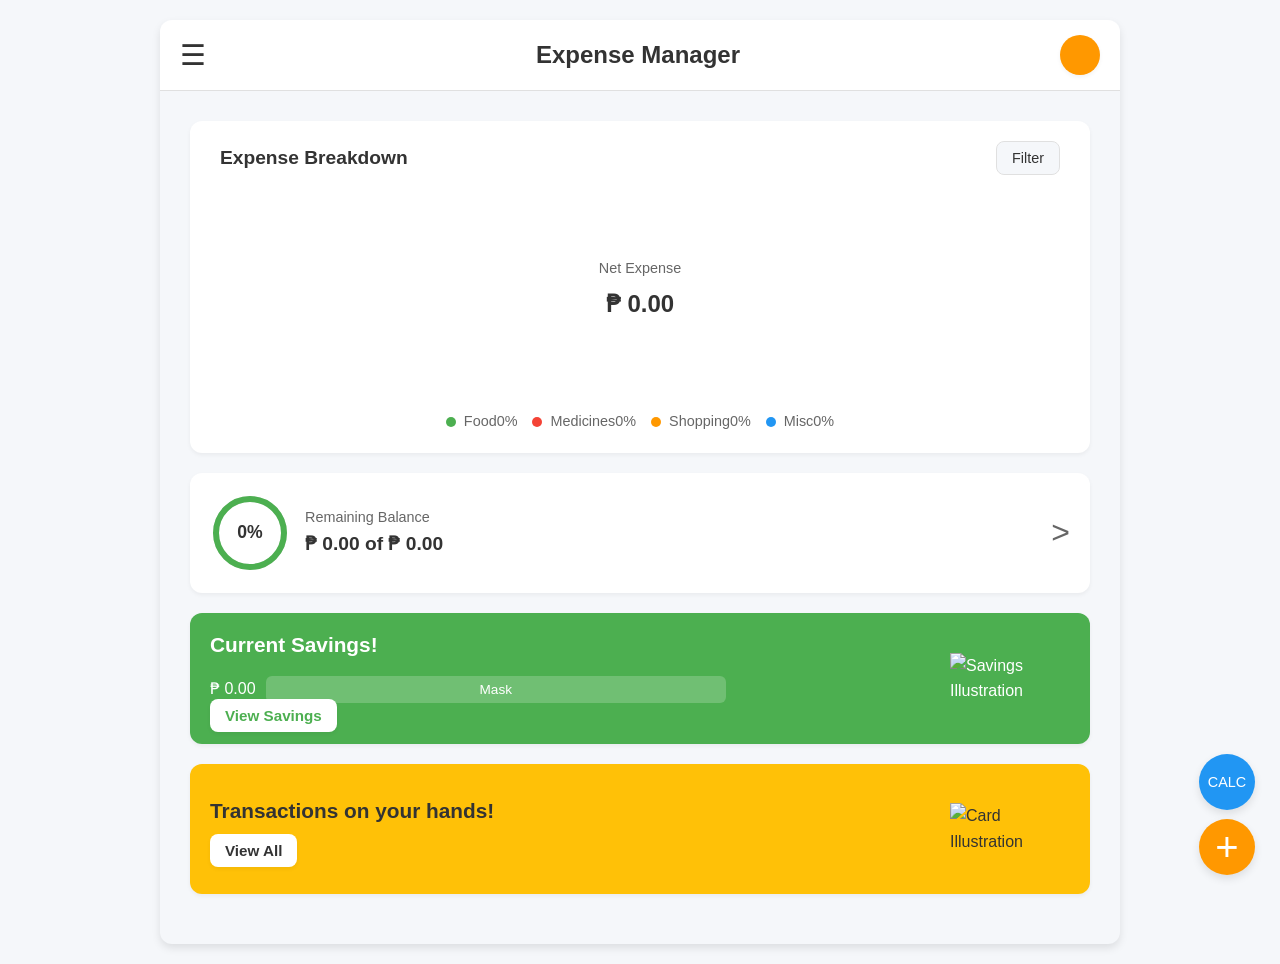
==== commit 50a7ac1a: "Update index.html" ====
--- a/index.html
+++ b/index.html
@@ -78,8 +78,10 @@
             <section class="card savings-card">
                 <div class="promo-text">
                     <h2>Current Savings!</h2>
-                    <span class="savings-amount" id="savingsAmount">₱ 0.00</span>
-                    <button class="mask-button" id="maskSavingsButton">Mask</button>
+                    <div class="amount-and-button-wrapper">
+                        <span class="savings-amount" id="savingsAmount">₱ 0.00</span>
+                        <button class="mask-button" id="maskSavingsButton">Mask</button>
+                    </div>
                     <a href="savings.html" class="view-savings-button">View Savings</a>
                 </div>
                 <img src="https://cdn-icons-png.flaticon.com/512/1453/1453653.png" alt="Savings Illustration" class="card-illustration">
--- a/style.css
+++ b/style.css
@@ -399,24 +399,17 @@
 }
 
 .savings-card .promo-text {
-    flex-basis: 60%;
+    flex-basis: 60%; /* This is outside media query */
     padding-right: 10px;
     color: inherit; /* Inherit color from parent */
 }
 
-.savings-card .promo-text h2 {
-    font-size: 1.3rem;
-    margin-top: 0;
-    margin-bottom: 10px;
-    font-weight: 600;
-    color: inherit;
-}
-
-.savings-card .savings-amount {
-    display: block;
-    font-size: 1.4rem;
-    font-weight: bold;
-    margin-bottom: 10px;
+/* Styles for the div wrapping the buttons inside .promo-text */
+.savings-card .promo-text > div {
+    display: flex;
+    flex-wrap: wrap; /* Allow buttons to wrap to the next line */
+    gap: 10px; /* Space between buttons */
+    margin-top: 15px; /* Add some space above the buttons */
 }
 
 .savings-card .mask-button {
@@ -428,8 +421,10 @@
     font-weight: 500;
     font-size: 0.85rem;
     cursor: pointer;
-    margin-right: 10px;
     transition: background-color 0.2s;
+    flex-grow: 1; /* Allow button to grow to fill space */
+    flex-shrink: 1; /* Allow button to shrink if needed */
+    min-width: fit-content; /* Ensure content is not squished */
 }
 
 .savings-card .mask-button:hover {
@@ -446,6 +441,9 @@
     font-size: 0.95rem;
     box-shadow: var(--shadow-sm);
     transition: background-color 0.2s, color 0.2s;
+    flex-grow: 1; /* Allow button to grow to fill space */
+    flex-shrink: 1; /* Allow button to shrink if needed */
+    min-width: fit-content; /* Ensure content is not squished */
 }
 
 .savings-card .view-savings-button:hover {
@@ -1011,15 +1009,66 @@
 /* Responsive Adjustments (Optional, for wider screens if needed) */
 @media (min-width: 600px) {
     .container {
-        /* border-radius: 10px; */ /* Keep it edge-to-edge on mobile, but maybe round on desktop */
-        margin-top: 20px;
-        margin-bottom: 20px;
+        max-width: 960px; /* Allow container to expand up to 960px on larger screens */
+        width: 90%; /* Use a percentage for flexibility */
+        margin: 20px auto; /* Center the container with vertical margins */
+        border-radius: 12px; /* Optional: add border-radius for desktop */
+        min-height: auto; /* Adjust min-height for desktop */
     }
-    .main-menu-sidebar { /* Allow sidebar to be permanently visible on wider screens if desired */
+    .main-content {
+        padding: 30px; /* Increase padding for desktop view */
+    }
+    .calculator-card, .filter-modal-card {
+        max-width: 380px; /* Allow calculator/modal to be a bit wider but still fixed */
+    }
+    /* Adjust menu sidebar for desktop if desired, e.g., always visible */
+    .main-menu-sidebar {
         /* left: 0; transform: translateX(0); box-shadow: none; border-right: 1px solid var(--border-color); */
     }
     /* Adjust .main-content padding-left if sidebar is permanent */
 }
+
+/* Specific adjustments for very small screens */
+@media (max-width: 400px) {
+    .savings-card {
+        padding: 15px 10px; /* Reduce horizontal padding to give more internal space */
+    }
+
+    .savings-card .promo-text {
+        flex-basis: 70%; /* Give more space to the text content */
+        padding-right: 5px; /* Reduce its internal right padding slightly */
+    }
+
+    /* New: Ensure text inside promo-text wraps and doesn't cause overflow */
+    .savings-card .promo-text h2,
+    .savings-card .promo-text p {
+        word-break: break-word; /* Break long words that don't fit */
+        overflow-wrap: break-word; /* Standard property for wrapping long words */
+        min-width: 0; /* Allows flex items to shrink below their content size if necessary */
+    }
+
+    /* Rules to force buttons to stack vertically on very small screens */
+    .savings-card .promo-text > div { /* This is the button wrapper */
+        flex-direction: column; /* Force vertical stacking */
+        align-items: stretch; /* Make buttons take full width when stacked */
+        gap: 0; /* Remove gap when stacking, use margin-bottom instead */
+    }
+
+    .savings-card .mask-button,
+    .savings-card .view-savings-button {
+        width: 100%; /* Ensure they take full width */
+        margin-bottom: 10px; /* Add vertical space between stacked buttons */
+        flex-grow: 0; /* No need to grow when stacking */
+        flex-shrink: 0; /* No need to shrink when stacking */
+    }
+
+    /* Remove margin-bottom from the last button in the stack */
+    .savings-card .promo-text > div button:last-child,
+    .savings-card .promo-text > div a:last-child {
+        margin-bottom: 0;
+    }
+}
+
 
 /* Pagination Controls Styling - Appended Section */
 .pagination-controls {
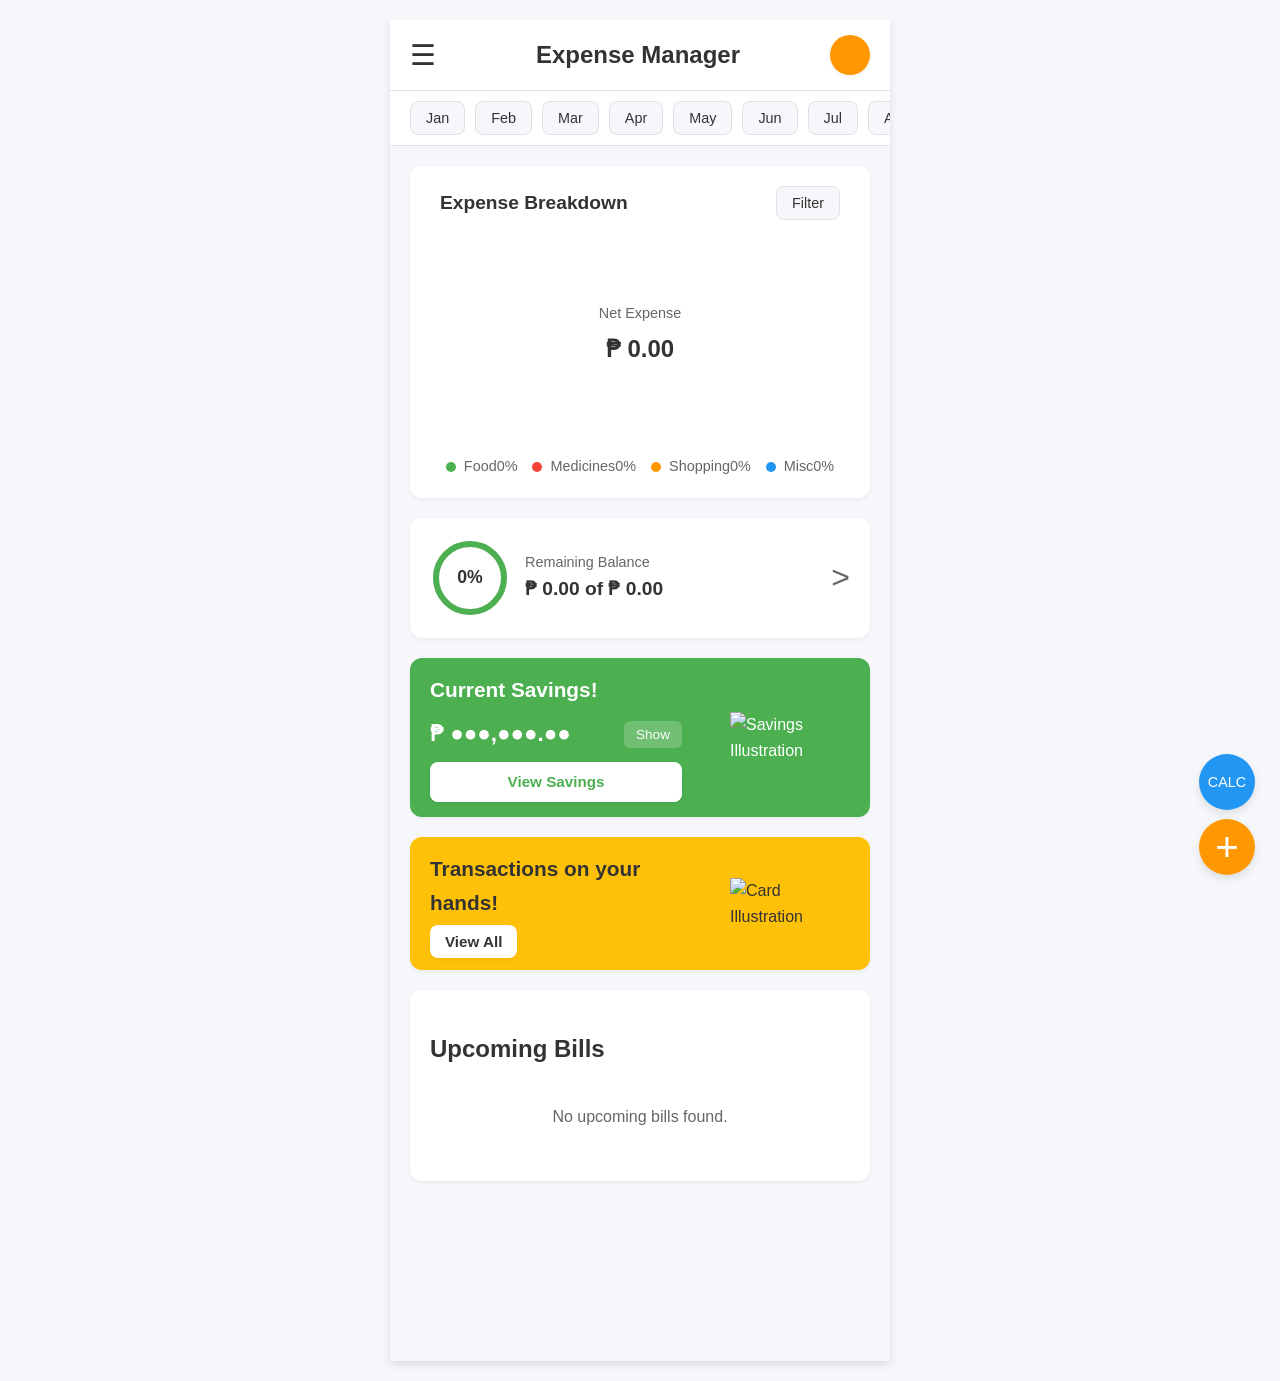
==== commit 9cdf2e7e: "Update index.html 2.0" ====
--- a/index.html
+++ b/index.html
@@ -27,6 +27,22 @@
             </ul>
         </div>
 
+        <!-- New: Months Navigation for Dashboard -->
+        <nav class="months-nav">
+            <button class="month-button" data-month="1">Jan</button>
+            <button class="month-button" data-month="2">Feb</button>
+            <button class="month-button" data-month="3">Mar</button>
+            <button class="month-button" data-month="4">Apr</button>
+            <button class="month-button" data-month="5">May</button>
+            <button class="month-button" data-month="6">Jun</button>
+            <button class="month-button" data-month="7">Jul</button>
+            <button class="month-button" data-month="8">Aug</button>
+            <button class="month-button" data-month="9">Sep</button>
+            <button class="month-button" data-month="10">Oct</button>
+            <button class="month-button" data-month="11">Nov</button>
+            <button class="month-button" data-month="12">Dec</button>
+        </nav>
+
         <main class="main-content">
             <section class="card summary-card">
                 <div class="chart-header">
@@ -79,8 +95,8 @@
                 <div class="promo-text">
                     <h2>Current Savings!</h2>
                     <div class="amount-and-button-wrapper">
-                        <span class="savings-amount" id="savingsAmount">₱ 0.00</span>
-                        <button class="mask-button" id="maskSavingsButton">Mask</button>
+                        <span class="savings-amount" id="savingsAmount">₱ ●●●,●●●.●●</span>
+                        <button class="mask-button" id="maskSavingsButton">Show</button>
                     </div>
                     <a href="savings.html" class="view-savings-button">View Savings</a>
                 </div>
@@ -94,12 +110,24 @@
                 </div>
                 <img src="https://encrypted-tbn0.gstatic.com/images?q=tbn:ANd9GcQpj4q0I_0ueCPz6ofi7pE8JMqId_ZJr1bFP4aGIm0nRpDCVV-Sx52Z-pjW&s=10" alt="Card Illustration" class="card-illustration">
             </section>
+
+            <!-- New: Upcoming Bills Card -->
+            <section class="card upcoming-bills-card" id="upcomingBillsCard">
+                <div class="card-header">
+                    <h2>Upcoming Bills</h2>
+                </div>
+                <div id="upcomingBillsList" class="transactions-list">
+                    <!-- Bills will be dynamically inserted here -->
+                    <p style="text-align: center; color: var(--text-light); padding: 1rem;">No upcoming bills found.</p>
+                </div>
+            </section>
         </main>
     </div>
 
     <button class="fab-button" id="addTransactionFab">+</button>
     <button class="fab-button fab-calculator" id="openCalculatorFab">CALC</button>
 
+    <!-- Filter Modal for Dashboard (Existing, but linked to new dashboard filter logic) -->
     <div class="filter-modal-overlay" id="filterModalOverlay">
         <div class="filter-modal-card">
             <div class="filter-modal-header">
@@ -136,6 +164,7 @@
         </div>
     </div>
 
+    <!-- Calculator Overlay (Existing) -->
     <div class="calculator-overlay" id="calculatorOverlay">
         <div class="calculator-card" id="calculatorCard">
             <div class="calculator-header">
--- a/style.css
+++ b/style.css
@@ -399,17 +399,41 @@
 }
 
 .savings-card .promo-text {
-    flex-basis: 60%; /* This is outside media query */
+    flex-basis: 60%;
     padding-right: 10px;
     color: inherit; /* Inherit color from parent */
 }
 
-/* Styles for the div wrapping the buttons inside .promo-text */
-.savings-card .promo-text > div {
-    display: flex;
-    flex-wrap: wrap; /* Allow buttons to wrap to the next line */
-    gap: 10px; /* Space between buttons */
-    margin-top: 15px; /* Add some space above the buttons */
+.savings-card .promo-text h2 {
+    font-size: 1.3rem;
+    margin-top: 0;
+    margin-bottom: 10px;
+    font-weight: 600;
+    color: inherit;
+}
+
+.savings-card .savings-amount {
+    display: block;
+    font-size: 1.4rem;
+    font-weight: bold;
+    margin-bottom: 10px;
+}
+/* This is where the new styles are added/modified */
+.savings-card .promo-text .amount-and-button-wrapper {
+    display: flex;
+    align-items: center; /* Align items vertically in the middle */
+    gap: 10px; /* Space between amount and show button */
+    margin-bottom: 10px; /* Space before view savings button */
+    flex-wrap: wrap; /* Allow wrapping on very small screens */
+    justify-content: flex-start; /* Align to start for consistency */
+}
+
+.savings-card .promo-text .amount-and-button-wrapper .savings-amount {
+    margin: 0; /* Remove existing margin to prevent double spacing */
+    flex-grow: 1; /* Allow amount to take available space */
+    min-width: 0; /* Allow it to shrink if needed */
+    word-break: break-word; /* Ensure text breaks */
+    overflow-wrap: break-word;
 }
 
 .savings-card .mask-button {
@@ -421,10 +445,10 @@
     font-weight: 500;
     font-size: 0.85rem;
     cursor: pointer;
+    /* Removed margin-right: 10px; as gap handles spacing */
     transition: background-color 0.2s;
-    flex-grow: 1; /* Allow button to grow to fill space */
-    flex-shrink: 1; /* Allow button to shrink if needed */
-    min-width: fit-content; /* Ensure content is not squished */
+    flex-shrink: 0; /* Prevent button from shrinking */
+    min-width: fit-content; /* Ensure button content doesn't break */
 }
 
 .savings-card .mask-button:hover {
@@ -441,9 +465,11 @@
     font-size: 0.95rem;
     box-shadow: var(--shadow-sm);
     transition: background-color 0.2s, color 0.2s;
-    flex-grow: 1; /* Allow button to grow to fill space */
-    flex-shrink: 1; /* Allow button to shrink if needed */
-    min-width: fit-content; /* Ensure content is not squished */
+    display: block; /* Make it a block element */
+    width: 100%; /* Make it take full width */
+    text-align: center; /* Center the text inside */
+    box-sizing: border-box; /* Include padding/border in width calculation */
+    margin-top: 0; /* Ensure no extra top margin from previous flex context */
 }
 
 .savings-card .view-savings-button:hover {
@@ -1009,66 +1035,15 @@
 /* Responsive Adjustments (Optional, for wider screens if needed) */
 @media (min-width: 600px) {
     .container {
-        max-width: 960px; /* Allow container to expand up to 960px on larger screens */
-        width: 90%; /* Use a percentage for flexibility */
-        margin: 20px auto; /* Center the container with vertical margins */
-        border-radius: 12px; /* Optional: add border-radius for desktop */
-        min-height: auto; /* Adjust min-height for desktop */
+        /* border-radius: 10px; */ /* Keep it edge-to-edge on mobile, but maybe round on desktop */
+        margin-top: 20px;
+        margin-bottom: 20px;
     }
-    .main-content {
-        padding: 30px; /* Increase padding for desktop view */
-    }
-    .calculator-card, .filter-modal-card {
-        max-width: 380px; /* Allow calculator/modal to be a bit wider but still fixed */
-    }
-    /* Adjust menu sidebar for desktop if desired, e.g., always visible */
-    .main-menu-sidebar {
+    .main-menu-sidebar { /* Allow sidebar to be permanently visible on wider screens if desired */
         /* left: 0; transform: translateX(0); box-shadow: none; border-right: 1px solid var(--border-color); */
     }
     /* Adjust .main-content padding-left if sidebar is permanent */
 }
-
-/* Specific adjustments for very small screens */
-@media (max-width: 400px) {
-    .savings-card {
-        padding: 15px 10px; /* Reduce horizontal padding to give more internal space */
-    }
-
-    .savings-card .promo-text {
-        flex-basis: 70%; /* Give more space to the text content */
-        padding-right: 5px; /* Reduce its internal right padding slightly */
-    }
-
-    /* New: Ensure text inside promo-text wraps and doesn't cause overflow */
-    .savings-card .promo-text h2,
-    .savings-card .promo-text p {
-        word-break: break-word; /* Break long words that don't fit */
-        overflow-wrap: break-word; /* Standard property for wrapping long words */
-        min-width: 0; /* Allows flex items to shrink below their content size if necessary */
-    }
-
-    /* Rules to force buttons to stack vertically on very small screens */
-    .savings-card .promo-text > div { /* This is the button wrapper */
-        flex-direction: column; /* Force vertical stacking */
-        align-items: stretch; /* Make buttons take full width when stacked */
-        gap: 0; /* Remove gap when stacking, use margin-bottom instead */
-    }
-
-    .savings-card .mask-button,
-    .savings-card .view-savings-button {
-        width: 100%; /* Ensure they take full width */
-        margin-bottom: 10px; /* Add vertical space between stacked buttons */
-        flex-grow: 0; /* No need to grow when stacking */
-        flex-shrink: 0; /* No need to shrink when stacking */
-    }
-
-    /* Remove margin-bottom from the last button in the stack */
-    .savings-card .promo-text > div button:last-child,
-    .savings-card .promo-text > div a:last-child {
-        margin-bottom: 0;
-    }
-}
-
 
 /* Pagination Controls Styling - Appended Section */
 .pagination-controls {
